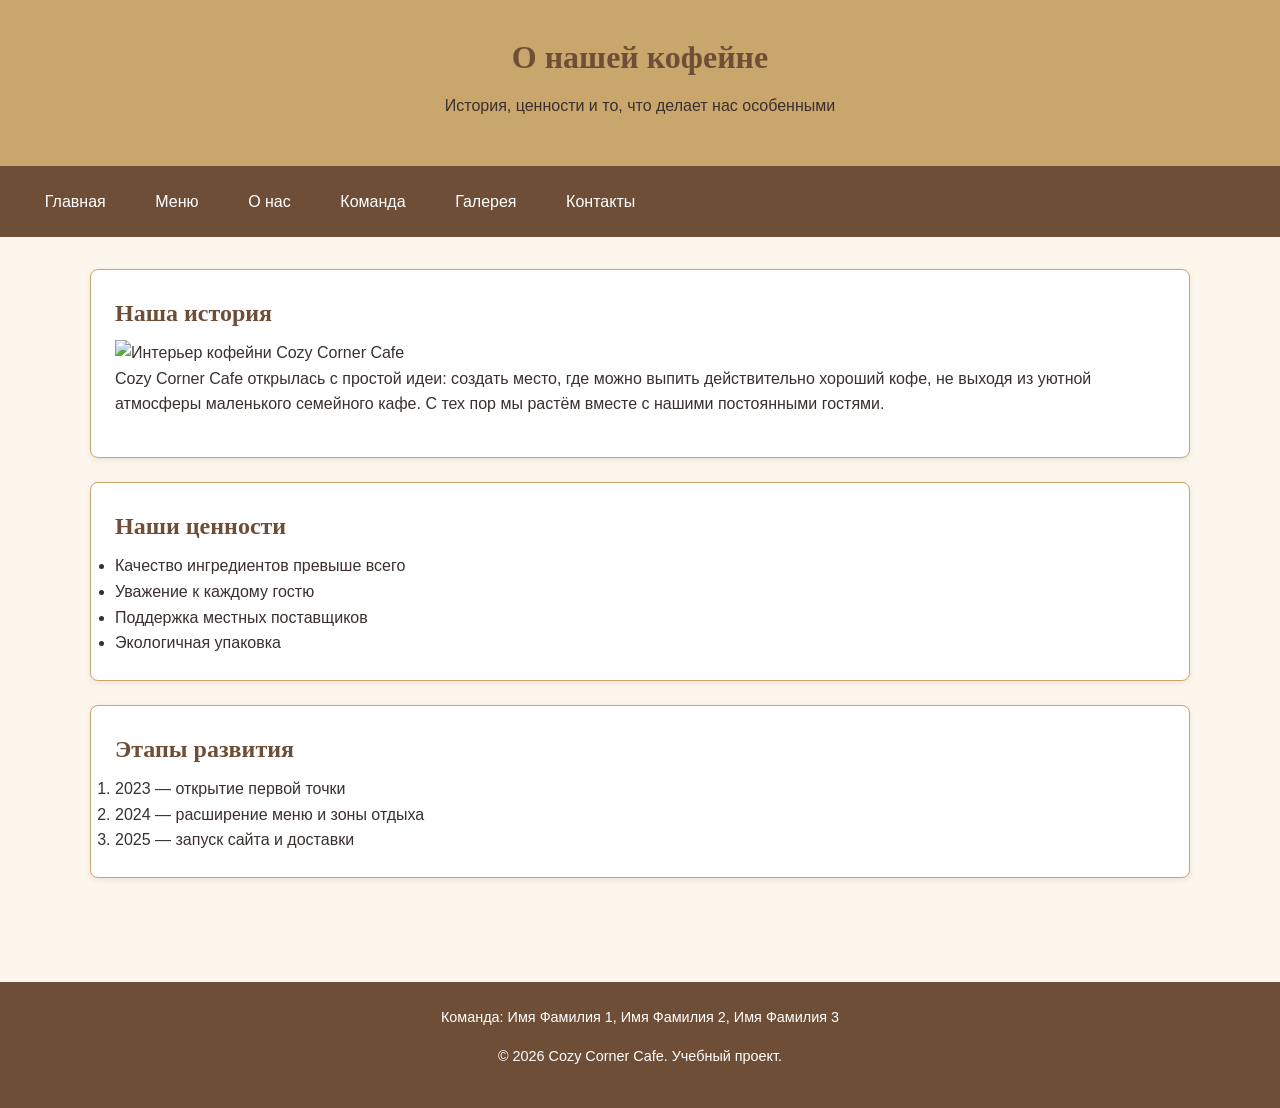
==== about.html @ a8345220 "Initial commit: базовая структура сайтаhttps://github.com/Dauletkali-Boranbai/cafe_ass1_web.git" ====
<!DOCTYPE html>
<html lang="ru">
<head>
  <!-- Assignment #1 — HTML & CSS Basics | Team: [Название команды] | Group: [Группа] -->
  <meta charset="UTF-8">
  <meta name="viewport" content="width=device-width, initial-scale=1.0">
  <title>Cozy Corner Cafe — О нас</title>
  <link rel="stylesheet" href="css/style.css">
</head>
<body>

  <header id="main-header">
    <h1>О нашей кофейне</h1>
    <p>История, ценности и то, что делает нас особенными</p>
  </header>

  <nav class="nav-menu">
    <a href="index.html">Главная</a>
    <a href="menu.html">Меню</a>
    <a href="about.html">О нас</a>
    <a href="team.html">Команда</a>
    <a href="gallery.html">Галерея</a>
    <a href="contact.html">Контакты</a>
  </nav>

  <main class="container">
    <section class="card">
      <h2>Наша история</h2>
      <img src="images/about-cafe.jpg" alt="Интерьер кофейни Cozy Corner Cafe">
      <p>
        Cozy Corner Cafe открылась с простой идеи: создать место, где можно
        выпить действительно хороший кофе, не выходя из уютной атмосферы
        маленького семейного кафе. С тех пор мы растём вместе с нашими
        постоянными гостями.
      </p>
    </section>

    <section class="card">
      <h2>Наши ценности</h2>
      <ul>
        <li>Качество ингредиентов превыше всего</li>
        <li>Уважение к каждому гостю</li>
        <li>Поддержка местных поставщиков</li>
        <li>Экологичная упаковка</li>
      </ul>
    </section>

    <section class="card">
      <h2>Этапы развития</h2>
      <ol>
        <li>2023 — открытие первой точки</li>
        <li>2024 — расширение меню и зоны отдыха</li>
        <li>2025 — запуск сайта и доставки</li>
      </ol>
    </section>
  </main>

  <footer id="main-footer">
    <p>Команда: Имя Фамилия 1, Имя Фамилия 2, Имя Фамилия 3</p>
    <p>&copy; 2026 Cozy Corner Cafe. Учебный проект.</p>
  </footer>

</body>
</html>
---- css/style.css ----
/* =========================================================
   ASSIGNMENT #1 — CAFE WEBSITE
   Общий файл стилей. Каждый участник добавляет свои классы
   в свой раздел внизу файла, чтобы не создавать конфликты в git.
   ========================================================= */

/* ---------- 1. ЦВЕТОВАЯ ПАЛИТРА (CSS-переменные) ---------- */
:root {
  --color-bg: #fdf6ec;
  --color-primary: #6f4e37;   /* кофейный коричневый */
  --color-accent: #c9a66b;    /* золотисто-бежевый */
  --color-text: #3b2f2f;
  --color-card-bg: #ffffff;
  --font-main: 'Segoe UI', Arial, sans-serif;
  --font-heading: 'Georgia', serif;
}

/* ---------- 2. ЭЛЕМЕНТНЫЕ СЕЛЕКТОРЫ (global reset & base) ---------- */
* {
  box-sizing: border-box;
  margin: 0;
  padding: 0;
}

body {
  font-family: var(--font-main);
  background-color: var(--color-bg);
  color: var(--color-text);
  line-height: 1.6;
}

h1, h2, h3 {
  font-family: var(--font-heading);
  color: var(--color-primary);
  margin-bottom: 0.6rem;
}

p {
  margin-bottom: 1rem;
}

img {
  max-width: 100%;
  height: auto;
  display: block;
}

table {
  width: 100%;
  border-collapse: collapse;
  margin: 1.5rem 0;
}

th, td {
  border: 1px solid var(--color-accent);
  padding: 0.75rem;
  text-align: left;
}

th {
  background-color: var(--color-primary);
  color: #fff;
}

/* ---------- 3. ССЫЛКИ (element selector + pseudo-class) ---------- */
a {
  text-decoration: none;
  color: var(--color-primary);
  transition: color 0.2s ease;
}

a:hover {
  color: var(--color-accent);
}

/* ---------- 4. НАВИГАЦИЯ (class selector + descendant selector) ---------- */
.nav-menu {
  background-color: var(--color-primary);
  display: flex;
  flex-wrap: wrap;
  padding: 1rem 2rem;
}

.nav-menu a {
  color: #fff;
  margin-right: 1.5rem;
  padding: 0.4rem 0.8rem;
  border-radius: 4px;
}

.nav-menu a:hover {
  background-color: var(--color-accent);
  color: var(--color-text);
}

/* ---------- 5. ШАПКА И ФУТЕР (ID selectors) ---------- */
#main-header {
  text-align: center;
  padding: 2rem 1rem;
  background-color: var(--color-accent);
}

#main-footer {
  background-color: var(--color-primary);
  color: #fff;
  text-align: center;
  padding: 1.5rem 1rem;
  margin-top: 3rem;
  font-size: 0.9rem;
}

/* ---------- 6. ОБЩИЙ КОНТЕЙНЕР И КАРТОЧКИ (box model, units) ---------- */
.container {
  width: 90%;
  max-width: 1100px;
  margin: 0 auto;
  padding: 2rem 0;
}

.card {
  background-color: var(--color-card-bg);
  border: 1px solid var(--color-accent);
  border-radius: 8px;
  padding: 1.5rem;
  margin-bottom: 1.5rem;
  box-shadow: 0 2px 6px rgba(0, 0, 0, 0.08);
}

.card h2 {
  margin-bottom: 0.5rem;
}

/* ---------- 7. КРУГЛОЕ ИЗОБРАЖЕНИЕ (border-radius: 50%) ---------- */
.profile-img {
  width: 150px;
  height: 150px;
  border-radius: 50%;
  object-fit: cover;
  border: 3px solid var(--color-accent);
  margin-bottom: 1rem;
}

/* ---------- 8. ГАЛЕРЕЯ ---------- */
.gallery-grid {
  display: flex;
  flex-wrap: wrap;
  gap: 1rem;
}

.gallery-grid img {
  width: 30%;
  min-width: 200px;
  border-radius: 6px;
}

/* ---------- 9. ФОРМА (id selector + descendant selector) ---------- */
#contact-form {
  max-width: 500px;
  margin: 0 auto;
}

#contact-form label {
  display: block;
  margin-top: 1rem;
  font-weight: bold;
}

#contact-form input,
#contact-form textarea,
#contact-form select {
  width: 100%;
  padding: 0.6rem;
  margin-top: 0.3rem;
  border: 1px solid var(--color-accent);
  border-radius: 4px;
  font-family: var(--font-main);
}

#contact-form input:focus,
#contact-form textarea:focus,
#contact-form select:focus {
  outline: none;
  border-color: var(--color-primary);
  background-color: #fffaf3;
}

#contact-form button {
  margin-top: 1.5rem;
  padding: 0.7rem 1.5rem;
  background-color: var(--color-primary);
  color: #fff;
  border: none;
  border-radius: 4px;
  cursor: pointer;
  font-size: 1rem;
}

#contact-form button:hover {
  background-color: var(--color-accent);
  color: var(--color-text);
}

/* =========================================================
   РАЗДЕЛЫ УЧАСТНИКОВ
   Каждый добавляет свои дополнительные классы ниже своей
   секции, чтобы избежать конфликтов при слиянии в git.
   ========================================================= */

/* === Участник A: index.html, menu.html === */


/* === Участник B: about.html, team.html === */


/* === Участник C: gallery.html, contact.html === */
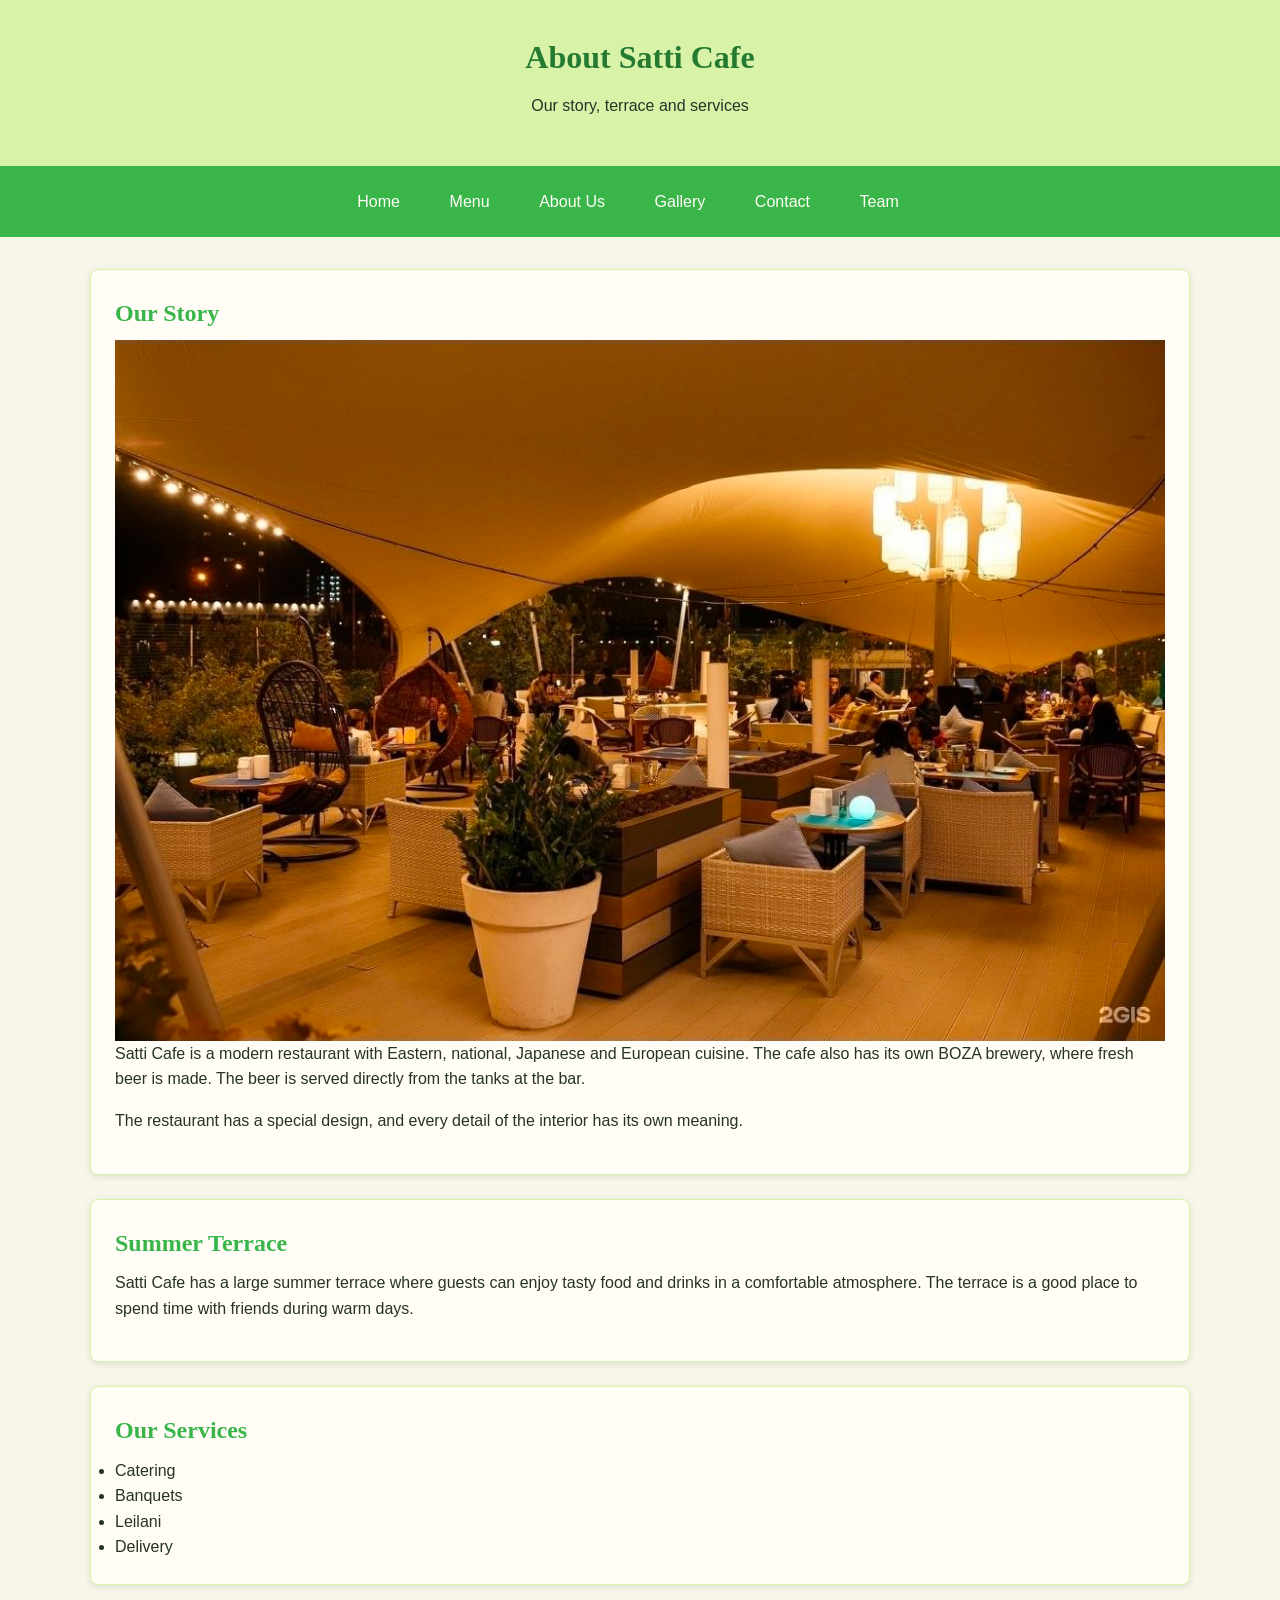
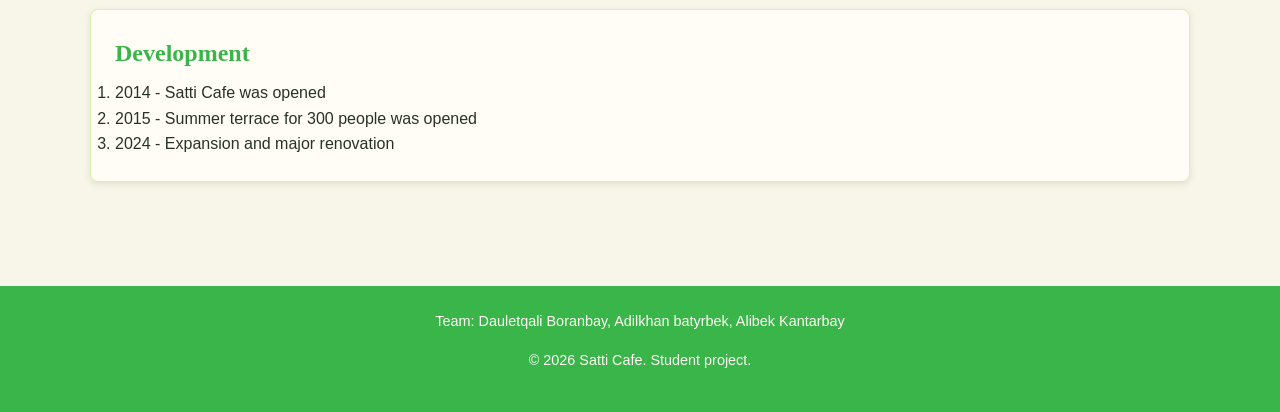
==== commit 27851ef8: "Initial commit" ====
--- a/about.html
+++ b/about.html
@@ -1,64 +1,86 @@
 <!DOCTYPE html>
-<html lang="ru">
+<html lang="en">
 <head>
-  <!-- Assignment #1 — HTML & CSS Basics | Team: [Название команды] | Group: [Группа] -->
   <meta charset="UTF-8">
   <meta name="viewport" content="width=device-width, initial-scale=1.0">
-  <title>Cozy Corner Cafe — О нас</title>
+  <title>Satti Cafe - About Us</title>
   <link rel="stylesheet" href="css/style.css">
 </head>
 <body>
 
   <header id="main-header">
-    <h1>О нашей кофейне</h1>
-    <p>История, ценности и то, что делает нас особенными</p>
+    <h1>About Satti Cafe</h1>
+    <p>Our story, terrace and services</p>
   </header>
 
   <nav class="nav-menu">
-    <a href="index.html">Главная</a>
-    <a href="menu.html">Меню</a>
-    <a href="about.html">О нас</a>
-    <a href="team.html">Команда</a>
-    <a href="gallery.html">Галерея</a>
-    <a href="contact.html">Контакты</a>
+    <a href="index.html">Home</a>
+    <a href="menu.html">Menu</a>
+    <a href="about.html">About Us</a>
+    <a href="gallery.html">Gallery</a>
+    <a href="contact.html">Contact</a>
+    <a href="team.html">Team</a>
   </nav>
 
   <main class="container">
+
     <section class="card">
-      <h2>Наша история</h2>
-      <img src="images/about-cafe.jpg" alt="Интерьер кофейни Cozy Corner Cafe">
+      <h2>Our Story</h2>
+
+      <img src="images/letnik-vnutri.jpg" alt="Satti Cafe">
+
       <p>
-        Cozy Corner Cafe открылась с простой идеи: создать место, где можно
-        выпить действительно хороший кофе, не выходя из уютной атмосферы
-        маленького семейного кафе. С тех пор мы растём вместе с нашими
-        постоянными гостями.
+        Satti Cafe is a modern restaurant with Eastern, national,
+        Japanese and European cuisine. The cafe also has its own
+        BOZA brewery, where fresh beer is made. The beer is served
+        directly from the tanks at the bar.
+      </p>
+
+      <p>
+        The restaurant has a special design, and every detail of
+        the interior has its own meaning.
       </p>
     </section>
 
     <section class="card">
-      <h2>Наши ценности</h2>
+      <h2>Summer Terrace</h2>
+
+      <p>
+        Satti Cafe has a large summer terrace where guests can enjoy
+        tasty food and drinks in a comfortable atmosphere.
+        The terrace is a good place to spend time with friends
+        during warm days.
+      </p>
+    </section>
+
+    <section class="card">
+      <h2>Our Services</h2>
+
       <ul>
-        <li>Качество ингредиентов превыше всего</li>
-        <li>Уважение к каждому гостю</li>
-        <li>Поддержка местных поставщиков</li>
-        <li>Экологичная упаковка</li>
+        <li>Catering</li>
+        <li>Banquets</li>
+        <li>Leilani</li>
+        <li>Delivery</li>
       </ul>
     </section>
 
     <section class="card">
-      <h2>Этапы развития</h2>
+      <h2>Development</h2>
+
       <ol>
-        <li>2023 — открытие первой точки</li>
-        <li>2024 — расширение меню и зоны отдыха</li>
-        <li>2025 — запуск сайта и доставки</li>
+        <li>2014 - Satti Cafe was opened</li>
+        <li>2015 - Summer terrace for 300 people was opened</li>
+        <li>2024 - Expansion and major renovation</li>
       </ol>
     </section>
+
   </main>
 
   <footer id="main-footer">
-    <p>Команда: Имя Фамилия 1, Имя Фамилия 2, Имя Фамилия 3</p>
-    <p>&copy; 2026 Cozy Corner Cafe. Учебный проект.</p>
+    <p>Team: Dauletqali Boranbay, Adilkhan batyrbek, Alibek Kantarbay</p>
+    <p>&copy; 2026 Satti Cafe. Student project.</p>
   </footer>
 
 </body>
 </html>
+
--- a/css/style.css
+++ b/css/style.css
@@ -1,215 +1,191 @@
-/* =========================================================
-   ASSIGNMENT #1 — CAFE WEBSITE
-   Общий файл стилей. Каждый участник добавляет свои классы
-   в свой раздел внизу файла, чтобы не создавать конфликты в git.
-   ========================================================= */
-
-/* ---------- 1. ЦВЕТОВАЯ ПАЛИТРА (CSS-переменные) ---------- */
 :root {
-  --color-bg: #fdf6ec;
-  --color-primary: #6f4e37;   /* кофейный коричневый */
-  --color-accent: #c9a66b;    /* золотисто-бежевый */
-  --color-text: #3b2f2f;
-  --color-card-bg: #ffffff;
-  --font-main: 'Segoe UI', Arial, sans-serif;
-  --font-heading: 'Georgia', serif;
+--color-bg: #f8f5e9;
+--color-primary: #39b54a;
+--color-accent: #d8f3a8;
+--color-text: #263326;
+--color-card-bg: #fffdf5;
+--font-main: Arial, sans-serif;
+--font-heading: Georgia, serif;
 }
 
-/* ---------- 2. ЭЛЕМЕНТНЫЕ СЕЛЕКТОРЫ (global reset & base) ---------- */
 * {
   box-sizing: border-box;
   margin: 0;
   padding: 0;
-}
+  }
 
 body {
-  font-family: var(--font-main);
-  background-color: var(--color-bg);
-  color: var(--color-text);
-  line-height: 1.6;
+font-family: var(--font-main);
+background-color: var(--color-bg);
+color: var(--color-text);
+line-height: 1.6;
 }
 
 h1, h2, h3 {
-  font-family: var(--font-heading);
-  color: var(--color-primary);
-  margin-bottom: 0.6rem;
+font-family: var(--font-heading);
+color: var(--color-primary);
+margin-bottom: 0.6rem;
 }
 
 p {
-  margin-bottom: 1rem;
+margin-bottom: 1rem;
 }
 
 img {
-  max-width: 100%;
-  height: auto;
-  display: block;
+max-width: 100%;
+height: auto;
+display: block;
 }
 
 table {
-  width: 100%;
-  border-collapse: collapse;
-  margin: 1.5rem 0;
+width: 100%;
+border-collapse: collapse;
+margin: 1.5rem 0;
 }
 
 th, td {
-  border: 1px solid var(--color-accent);
-  padding: 0.75rem;
-  text-align: left;
+border: 1px solid var(--color-primary);
+padding: 0.75rem;
+text-align: left;
 }
 
 th {
-  background-color: var(--color-primary);
-  color: #fff;
+background-color: var(--color-primary);
+color: #fffdf5;
 }
 
-/* ---------- 3. ССЫЛКИ (element selector + pseudo-class) ---------- */
 a {
-  text-decoration: none;
-  color: var(--color-primary);
-  transition: color 0.2s ease;
+text-decoration: none;
+color: var(--color-primary);
+transition: color 0.2s ease;
 }
 
 a:hover {
-  color: var(--color-accent);
+color: #228b32;
 }
 
-/* ---------- 4. НАВИГАЦИЯ (class selector + descendant selector) ---------- */
 .nav-menu {
   background-color: var(--color-primary);
   display: flex;
   flex-wrap: wrap;
+  justify-content: center;
   padding: 1rem 2rem;
 }
 
 .nav-menu a {
-  color: #fff;
-  margin-right: 1.5rem;
-  padding: 0.4rem 0.8rem;
-  border-radius: 4px;
+color: #fffdf5;
+margin-right: 1.5rem;
+padding: 0.4rem 0.8rem;
+border-radius: 4px;
 }
 
 .nav-menu a:hover {
-  background-color: var(--color-accent);
-  color: var(--color-text);
+background-color: var(--color-accent);
+color: var(--color-text);
 }
 
-/* ---------- 5. ШАПКА И ФУТЕР (ID selectors) ---------- */
 #main-header {
-  text-align: center;
-  padding: 2rem 1rem;
-  background-color: var(--color-accent);
+text-align: center;
+padding: 2rem 1rem;
+background-color: var(--color-accent);
+}
+
+#main-header h1 {
+color: #247a31;
 }
 
 #main-footer {
-  background-color: var(--color-primary);
-  color: #fff;
-  text-align: center;
-  padding: 1.5rem 1rem;
-  margin-top: 3rem;
-  font-size: 0.9rem;
+background-color: var(--color-primary);
+color: #fffdf5;
+text-align: center;
+padding: 1.5rem 1rem;
+margin-top: 3rem;
+font-size: 0.9rem;
 }
 
-/* ---------- 6. ОБЩИЙ КОНТЕЙНЕР И КАРТОЧКИ (box model, units) ---------- */
 .container {
-  width: 90%;
-  max-width: 1100px;
-  margin: 0 auto;
-  padding: 2rem 0;
+width: 90%;
+max-width: 1100px;
+margin: 0 auto;
+padding: 2rem 0;
 }
 
 .card {
-  background-color: var(--color-card-bg);
-  border: 1px solid var(--color-accent);
-  border-radius: 8px;
-  padding: 1.5rem;
-  margin-bottom: 1.5rem;
-  box-shadow: 0 2px 6px rgba(0, 0, 0, 0.08);
+background-color: var(--color-card-bg);
+border: 1px solid var(--color-accent);
+border-radius: 8px;
+padding: 1.5rem;
+margin-bottom: 1.5rem;
+box-shadow: 0 2px 6px rgba(40, 80, 30, 0.12);
 }
 
 .card h2 {
-  margin-bottom: 0.5rem;
+margin-bottom: 0.5rem;
 }
 
-/* ---------- 7. КРУГЛОЕ ИЗОБРАЖЕНИЕ (border-radius: 50%) ---------- */
 .profile-img {
-  width: 150px;
-  height: 150px;
-  border-radius: 50%;
-  object-fit: cover;
-  border: 3px solid var(--color-accent);
-  margin-bottom: 1rem;
+width: 150px;
+height: 150px;
+border-radius: 50%;
+object-fit: cover;
+border: 3px solid var(--color-primary);
+margin-bottom: 1rem;
 }
 
-/* ---------- 8. ГАЛЕРЕЯ ---------- */
 .gallery-grid {
-  display: flex;
-  flex-wrap: wrap;
-  gap: 1rem;
+display: flex;
+flex-wrap: wrap;
+gap: 1rem;
 }
 
 .gallery-grid img {
-  width: 30%;
-  min-width: 200px;
-  border-radius: 6px;
+width: 30%;
+min-width: 200px;
+border-radius: 6px;
 }
 
-/* ---------- 9. ФОРМА (id selector + descendant selector) ---------- */
 #contact-form {
-  max-width: 500px;
-  margin: 0 auto;
+max-width: 500px;
+margin: 0 auto;
 }
 
 #contact-form label {
-  display: block;
-  margin-top: 1rem;
-  font-weight: bold;
+display: block;
+margin-top: 1rem;
+font-weight: bold;
 }
 
 #contact-form input,
 #contact-form textarea,
 #contact-form select {
-  width: 100%;
-  padding: 0.6rem;
-  margin-top: 0.3rem;
-  border: 1px solid var(--color-accent);
-  border-radius: 4px;
-  font-family: var(--font-main);
+width: 100%;
+padding: 0.6rem;
+margin-top: 0.3rem;
+border: 1px solid var(--color-primary);
+border-radius: 4px;
+font-family: var(--font-main);
+background-color: #fffdf5;
 }
 
 #contact-form input:focus,
 #contact-form textarea:focus,
 #contact-form select:focus {
-  outline: none;
-  border-color: var(--color-primary);
-  background-color: #fffaf3;
+outline: none;
+border-color: #228b32;
+background-color: #f5ffe9;
 }
 
 #contact-form button {
-  margin-top: 1.5rem;
-  padding: 0.7rem 1.5rem;
-  background-color: var(--color-primary);
-  color: #fff;
-  border: none;
-  border-radius: 4px;
-  cursor: pointer;
-  font-size: 1rem;
+margin-top: 1.5rem;
+padding: 0.7rem 1.5rem;
+background-color: var(--color-primary);
+color: #fffdf5;
+border: none;
+border-radius: 4px;
+cursor: pointer;
+font-size: 1rem;
 }
 
 #contact-form button:hover {
-  background-color: var(--color-accent);
-  color: var(--color-text);
+background-color: #228b32;
 }
-
-/* =========================================================
-   РАЗДЕЛЫ УЧАСТНИКОВ
-   Каждый добавляет свои дополнительные классы ниже своей
-   секции, чтобы избежать конфликтов при слиянии в git.
-   ========================================================= */
-
-/* === Участник A: index.html, menu.html === */
-
-
-/* === Участник B: about.html, team.html === */
-
-
-/* === Участник C: gallery.html, contact.html === */
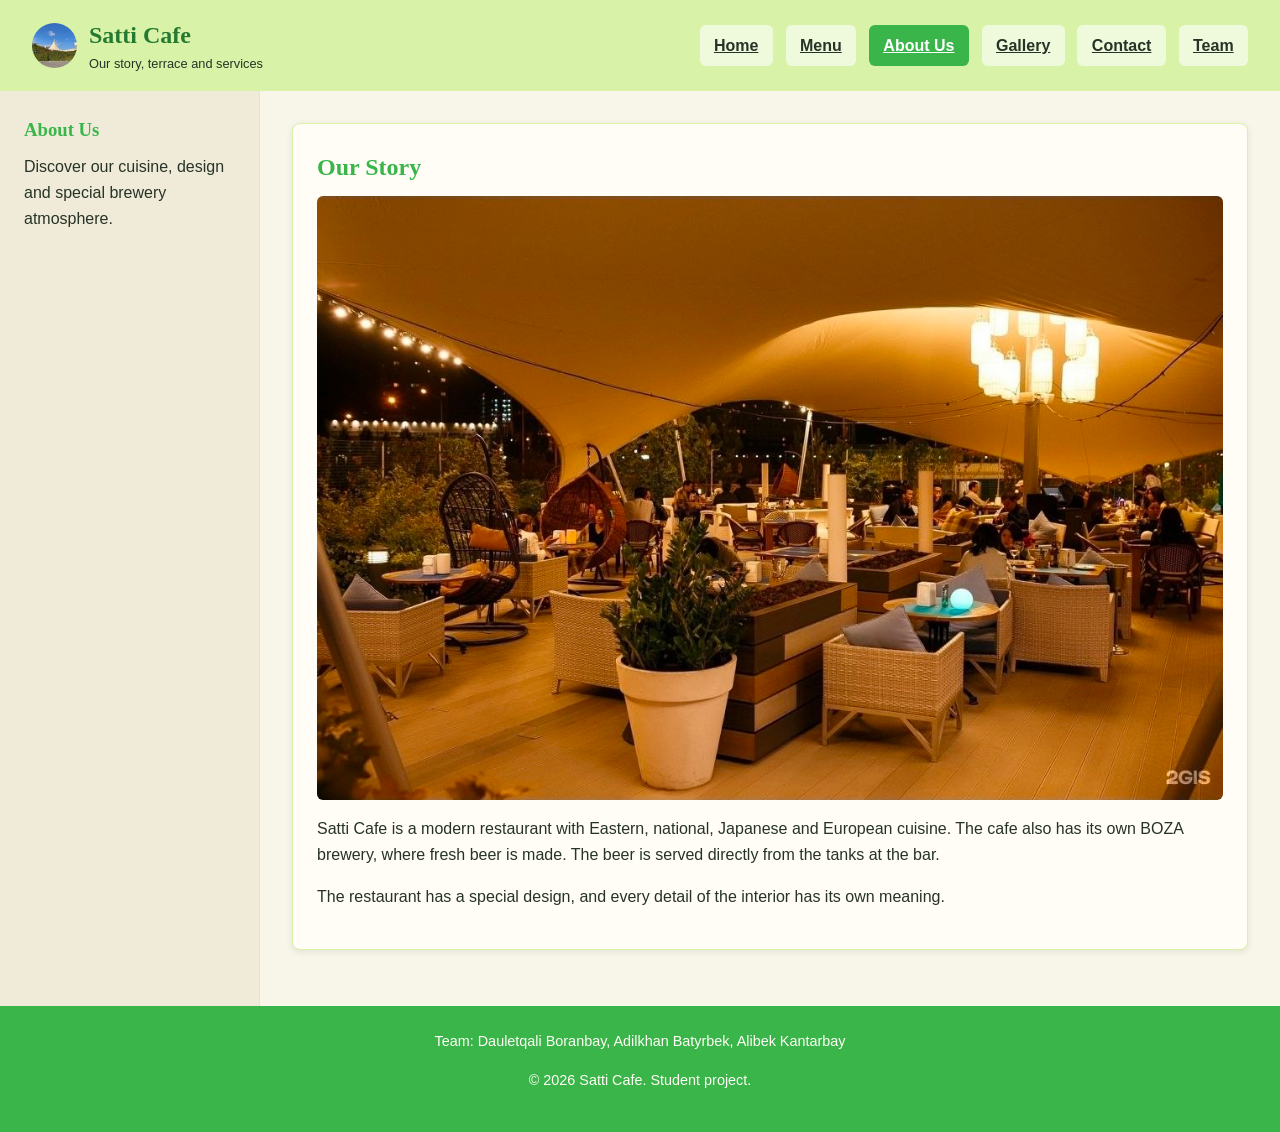
==== commit 480adf9c: "Complete Assignment 2: Add Flexbox nav, card layout, Grid page template and gallery" ====
--- a/about.html
+++ b/about.html
@@ -6,81 +6,53 @@
   <title>Satti Cafe - About Us</title>
   <link rel="stylesheet" href="css/style.css">
 </head>
-<body>
+<body class="page-grid">
 
   <header id="main-header">
-    <h1>About Satti Cafe</h1>
-    <p>Our story, terrace and services</p>
+    <div class="logo-container">
+      <img src="images/Letnik.jpg" alt="Satti Cafe Logo" class="logo-img">
+      <div class="logo-text">
+        <h1>Satti Cafe</h1>
+        <p>Our story, terrace and services</p>
+      </div>
+    </div>
+    
+    <nav class="nav-menu">
+      <a href="index.html">Home</a>
+      <a href="menu.html">Menu</a>
+      <a href="about.html" class="active">About Us</a>
+      <a href="gallery.html">Gallery</a>
+      <a href="contact.html">Contact</a>
+      <a href="team.html">Team</a>
+    </nav>
   </header>
 
-  <nav class="nav-menu">
-    <a href="index.html">Home</a>
-    <a href="menu.html">Menu</a>
-    <a href="about.html">About Us</a>
-    <a href="gallery.html">Gallery</a>
-    <a href="contact.html">Contact</a>
-    <a href="team.html">Team</a>
-  </nav>
+  <aside class="sidebar">
+    <h3>About Us</h3>
+    <p>Discover our cuisine, design and special brewery atmosphere.</p>
+  </aside>
 
   <main class="container">
-
     <section class="card">
       <h2>Our Story</h2>
-
-      <img src="images/letnik-vnutri.jpg" alt="Satti Cafe">
-
+      <img src="images/letnik-vnutri.jpg" alt="Satti Cafe Interior">
       <p>
         Satti Cafe is a modern restaurant with Eastern, national,
         Japanese and European cuisine. The cafe also has its own
         BOZA brewery, where fresh beer is made. The beer is served
         directly from the tanks at the bar.
       </p>
-
       <p>
         The restaurant has a special design, and every detail of
         the interior has its own meaning.
       </p>
     </section>
-
-    <section class="card">
-      <h2>Summer Terrace</h2>
-
-      <p>
-        Satti Cafe has a large summer terrace where guests can enjoy
-        tasty food and drinks in a comfortable atmosphere.
-        The terrace is a good place to spend time with friends
-        during warm days.
-      </p>
-    </section>
-
-    <section class="card">
-      <h2>Our Services</h2>
-
-      <ul>
-        <li>Catering</li>
-        <li>Banquets</li>
-        <li>Leilani</li>
-        <li>Delivery</li>
-      </ul>
-    </section>
-
-    <section class="card">
-      <h2>Development</h2>
-
-      <ol>
-        <li>2014 - Satti Cafe was opened</li>
-        <li>2015 - Summer terrace for 300 people was opened</li>
-        <li>2024 - Expansion and major renovation</li>
-      </ol>
-    </section>
-
   </main>
 
   <footer id="main-footer">
-    <p>Team: Dauletqali Boranbay, Adilkhan batyrbek, Alibek Kantarbay</p>
+    <p>Team: Dauletqali Boranbay, Adilkhan Batyrbek, Alibek Kantarbay</p>
     <p>&copy; 2026 Satti Cafe. Student project.</p>
   </footer>
 
 </body>
 </html>
-
--- a/css/style.css
+++ b/css/style.css
@@ -1,191 +1,335 @@
 :root {
---color-bg: #f8f5e9;
---color-primary: #39b54a;
---color-accent: #d8f3a8;
---color-text: #263326;
---color-card-bg: #fffdf5;
---font-main: Arial, sans-serif;
---font-heading: Georgia, serif;
+  --color-bg: #f8f5e9;
+  --color-primary: #39b54a;
+  --color-accent: #d8f3a8;
+  --color-text: #263326;
+  --color-card-bg: #fffdf5;
+  --font-main: Arial, sans-serif;
+  --font-heading: Georgia, serif;
 }
 
 * {
   box-sizing: border-box;
   margin: 0;
   padding: 0;
+}
+
+body {
+  font-family: var(--font-main);
+  background-color: var(--color-bg);
+  color: var(--color-text);
+  line-height: 1.6;
+}
+
+h1, h2, h3 {
+  font-family: var(--font-heading);
+  color: var(--color-primary);
+  margin-bottom: 0.6rem;
+}
+
+p {
+  margin-bottom: 1rem;
+}
+
+img {
+  max-width: 100%;
+  height: auto;
+  display: block;
+}
+
+.page-grid {
+  display: grid;
+  grid-template-columns: 260px 1fr;
+  grid-template-rows: auto 1fr auto;
+  grid-template-areas:
+    "header header"
+    "sidebar main"
+    "footer footer";
+  min-height: 100vh;
+}
+
+#main-header {
+  grid-area: header;
+  background-color: var(--color-accent);
+  padding: 1rem 2rem;
+  display: flex;
+  align-items: center;
+  justify-content: space-between;
+  flex-wrap: wrap;
+  gap: 1rem;
+}
+
+.logo-container {
+  display: flex;
+  align-items: center;
+  gap: 12px;
+}
+
+.logo-img {
+  width: 45px;
+  height: 45px;
+  border-radius: 50%;
+  object-fit: cover;
+}
+
+.logo-text h1 {
+  font-size: 1.5rem;
+  margin: 0;
+  color: #247a31;
+}
+
+.logo-text p {
+  font-size: 0.8rem;
+  margin: 0;
+  color: var(--color-text);
+}
+
+.nav-menu {
+  display: flex;
+  align-items: center;
+  gap: 0.8rem;
+  flex-wrap: wrap;
+}
+
+.nav-menu a {
+  color: var(--color-text);
+  font-weight: bold;
+  padding: 0.5rem 0.9rem;
+  border-radius: 6px;
+  background-color: rgba(255, 255, 255, 0.6);
+  transition: all 0.3s ease;
+}
+
+.nav-menu a:hover,
+.nav-menu a.active {
+  background-color: var(--color-primary);
+  color: #ffffff;
+}
+
+.sidebar {
+  grid-area: sidebar;
+  background-color: #f0ebd8;
+  padding: 1.5rem;
+  border-right: 1px solid var(--color-accent);
+}
+
+.container {
+  grid-area: main;
+  padding: 2rem;
+  width: 100%;
+  max-width: 1200px;
+}
+
+#main-footer {
+  grid-area: footer;
+  background-color: var(--color-primary);
+  color: #fffdf5;
+  text-align: center;
+  padding: 1.5rem 1rem;
+  font-size: 0.9rem;
+}
+
+.card-row {
+  display: flex;
+  flex-direction: row;
+  gap: 1.5rem;
+  margin-bottom: 2rem;
+  align-items: stretch;
+}
+
+.card {
+  flex: 1;
+  display: flex;
+  flex-direction: column;
+  background-color: var(--color-card-bg);
+  border: 1px solid var(--color-accent);
+  border-radius: 8px;
+  padding: 1.5rem;
+  margin-bottom: 1.5rem;
+  box-shadow: 0 2px 6px rgba(40, 80, 30, 0.1);
+  transition: transform 0.3s ease, box-shadow 0.3s ease;
+}
+
+.card-row .card {
+  margin-bottom: 0;
+}
+
+.card:hover {
+  transform: translateY(-6px);
+  box-shadow: 0 10px 20px rgba(40, 80, 30, 0.2);
+}
+
+.card img {
+  border-radius: 6px;
+  margin-bottom: 1rem;
+  object-fit: cover;
+  width: 100%;
+}
+
+.card-row .card img {
+  height: 180px;
+}
+
+.card-content {
+  flex-grow: 1;
+}
+
+.btn, 
+#contact-form button {
+  display: inline-block;
+  width: 100%;
+  margin-top: auto;
+  padding: 0.75rem 1.2rem;
+  background-color: var(--color-primary);
+  color: #fffdf5;
+  text-align: center;
+  border: none;
+  border-radius: 6px;
+  cursor: pointer;
+  font-weight: bold;
+  font-size: 1rem;
+  transition: background-color 0.3s ease, transform 0.2s ease;
+  text-decoration: none;
+}
+
+.btn:hover, 
+#contact-form button:hover {
+  background-color: #228b32;
+  color: #ffffff;
+}
+
+.gallery-grid {
+  display: grid;
+  grid-template-columns: repeat(3, 1fr);
+  gap: 1.2rem;
+}
+
+.gallery-item {
+  position: relative;
+  overflow: hidden;
+  border-radius: 8px;
+  box-shadow: 0 2px 8px rgba(0,0,0,0.1);
+  background-color: var(--color-card-bg);
+  aspect-ratio: 4 / 3;
+}
+
+.gallery-item img {
+  width: 100%;
+  height: 100%;
+  object-fit: cover;
+  object-position: center;
+  transition: transform 0.4s ease;
+}
+
+.gallery-caption {
+  position: absolute;
+  top: 0;
+  left: 0;
+  width: 100%;
+  height: 100%;
+  background: rgba(36, 122, 49, 0.85);
+  color: #ffffff;
+  display: flex;
+  align-items: center;
+  justify-content: center;
+  text-align: center;
+  padding: 1rem;
+  opacity: 0;
+  transition: opacity 0.3s ease;
+  font-weight: bold;
+  font-size: 1.1rem;
+}
+
+.gallery-item:hover img {
+  transform: scale(1.1);
+}
+
+.gallery-item:hover .gallery-caption {
+  opacity: 1;
+}
+
+table {
+  width: 100%;
+  border-collapse: collapse;
+  margin: 1.5rem 0;
+}
+
+th, td {
+  border: 1px solid var(--color-primary);
+  padding: 0.75rem;
+  text-align: left;
+}
+
+th {
+  background-color: var(--color-primary);
+  color: #fffdf5;
+}
+
+.profile-img {
+  width: 140px !important;
+  height: 140px !important;
+  border-radius: 50%;
+  object-fit: cover;
+  border: 3px solid var(--color-primary);
+  margin-bottom: 1rem;
+}
+
+#contact-form {
+  max-width: 100%;
+  display: flex;
+  flex-direction: column;
+}
+
+#contact-form label {
+  display: block;
+  margin-top: 1rem;
+  font-weight: bold;
+}
+
+#contact-form input,
+#contact-form textarea {
+  width: 100%;
+  padding: 0.75rem;
+  margin-top: 0.3rem;
+  border: 1px solid var(--color-primary);
+  border-radius: 6px;
+  font-family: var(--font-main);
+  background-color: #fffdf5;
+}
+
+#contact-form input:focus,
+#contact-form textarea:focus {
+  outline: none;
+  border-color: #228b32;
+  background-color: #f5ffe9;
+}
+
+#contact-form button {
+  margin-top: 1.5rem;
+}
+
+@media (max-width: 850px) {
+  .page-grid {
+    grid-template-columns: 1fr;
+    grid-template-areas:
+      "header"
+      "main"
+      "sidebar"
+      "footer";
   }
-
-body {
-font-family: var(--font-main);
-background-color: var(--color-bg);
-color: var(--color-text);
-line-height: 1.6;
-}
-
-h1, h2, h3 {
-font-family: var(--font-heading);
-color: var(--color-primary);
-margin-bottom: 0.6rem;
-}
-
-p {
-margin-bottom: 1rem;
-}
-
-img {
-max-width: 100%;
-height: auto;
-display: block;
-}
-
-table {
-width: 100%;
-border-collapse: collapse;
-margin: 1.5rem 0;
-}
-
-th, td {
-border: 1px solid var(--color-primary);
-padding: 0.75rem;
-text-align: left;
-}
-
-th {
-background-color: var(--color-primary);
-color: #fffdf5;
-}
-
-a {
-text-decoration: none;
-color: var(--color-primary);
-transition: color 0.2s ease;
-}
-
-a:hover {
-color: #228b32;
-}
-
-.nav-menu {
-  background-color: var(--color-primary);
-  display: flex;
-  flex-wrap: wrap;
-  justify-content: center;
-  padding: 1rem 2rem;
-}
-
-.nav-menu a {
-color: #fffdf5;
-margin-right: 1.5rem;
-padding: 0.4rem 0.8rem;
-border-radius: 4px;
-}
-
-.nav-menu a:hover {
-background-color: var(--color-accent);
-color: var(--color-text);
-}
-
-#main-header {
-text-align: center;
-padding: 2rem 1rem;
-background-color: var(--color-accent);
-}
-
-#main-header h1 {
-color: #247a31;
-}
-
-#main-footer {
-background-color: var(--color-primary);
-color: #fffdf5;
-text-align: center;
-padding: 1.5rem 1rem;
-margin-top: 3rem;
-font-size: 0.9rem;
-}
-
-.container {
-width: 90%;
-max-width: 1100px;
-margin: 0 auto;
-padding: 2rem 0;
-}
-
-.card {
-background-color: var(--color-card-bg);
-border: 1px solid var(--color-accent);
-border-radius: 8px;
-padding: 1.5rem;
-margin-bottom: 1.5rem;
-box-shadow: 0 2px 6px rgba(40, 80, 30, 0.12);
-}
-
-.card h2 {
-margin-bottom: 0.5rem;
-}
-
-.profile-img {
-width: 150px;
-height: 150px;
-border-radius: 50%;
-object-fit: cover;
-border: 3px solid var(--color-primary);
-margin-bottom: 1rem;
-}
-
-.gallery-grid {
-display: flex;
-flex-wrap: wrap;
-gap: 1rem;
-}
-
-.gallery-grid img {
-width: 30%;
-min-width: 200px;
-border-radius: 6px;
-}
-
-#contact-form {
-max-width: 500px;
-margin: 0 auto;
-}
-
-#contact-form label {
-display: block;
-margin-top: 1rem;
-font-weight: bold;
-}
-
-#contact-form input,
-#contact-form textarea,
-#contact-form select {
-width: 100%;
-padding: 0.6rem;
-margin-top: 0.3rem;
-border: 1px solid var(--color-primary);
-border-radius: 4px;
-font-family: var(--font-main);
-background-color: #fffdf5;
-}
-
-#contact-form input:focus,
-#contact-form textarea:focus,
-#contact-form select:focus {
-outline: none;
-border-color: #228b32;
-background-color: #f5ffe9;
-}
-
-#contact-form button {
-margin-top: 1.5rem;
-padding: 0.7rem 1.5rem;
-background-color: var(--color-primary);
-color: #fffdf5;
-border: none;
-border-radius: 4px;
-cursor: pointer;
-font-size: 1rem;
-}
-
-#contact-form button:hover {
-background-color: #228b32;
-}
+}
+
+@media (max-width: 768px) {
+  .card-row {
+    flex-direction: column;
+  }
+  .gallery-grid {
+    grid-template-columns: repeat(2, 1fr);
+  }
+}
+
+@media (max-width: 480px) {
+  .gallery-grid {
+    grid-template-columns: 1fr;
+  }
+}
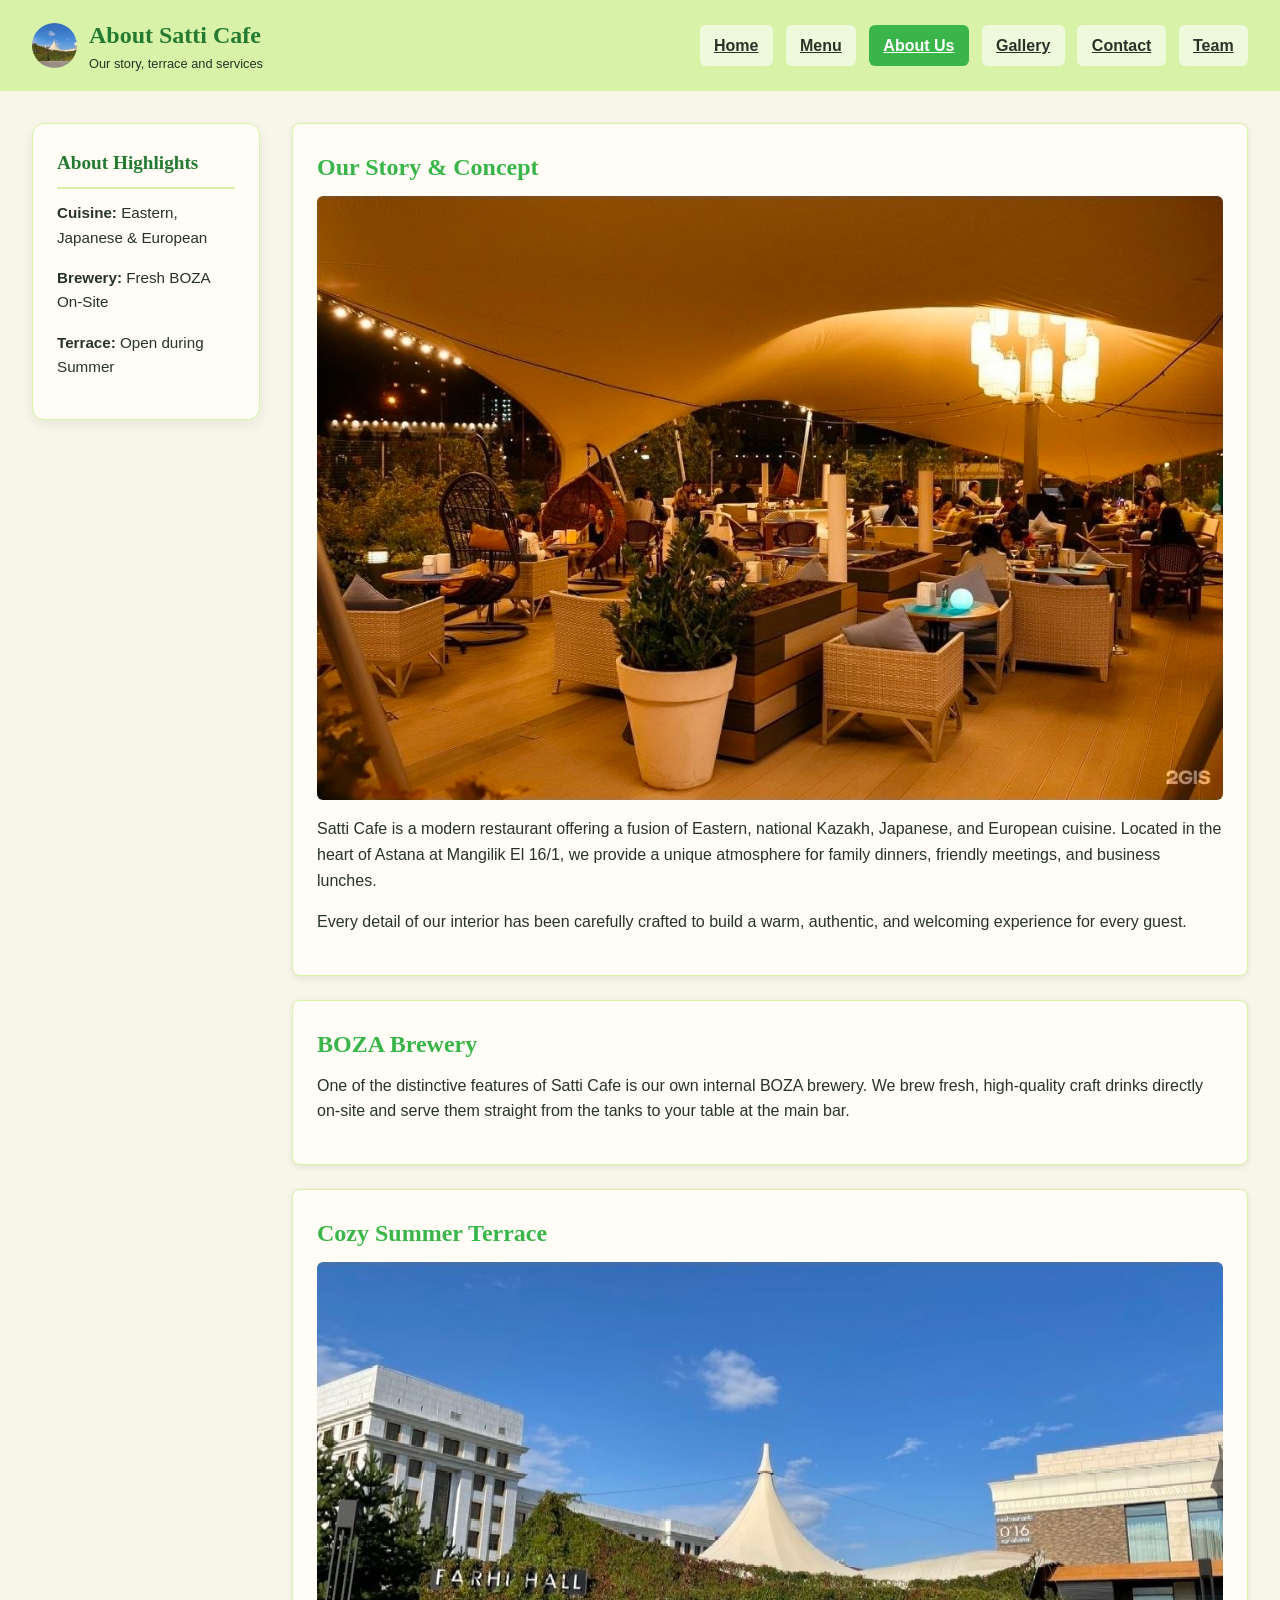
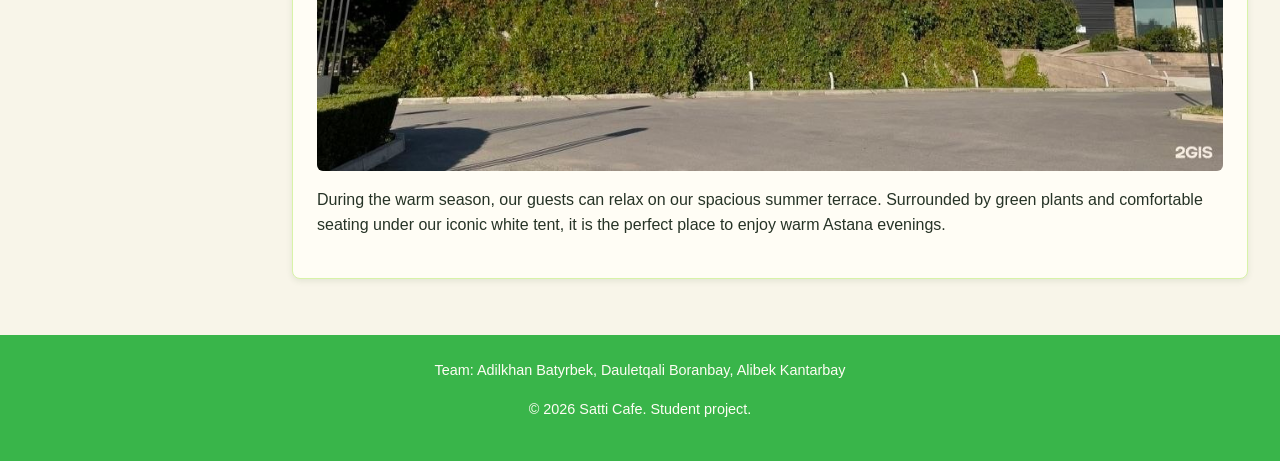
==== commit e764ac19: "Update page designs, sidebar styles and fix deploy settings" ====
--- a/about.html
+++ b/about.html
@@ -12,7 +12,7 @@
     <div class="logo-container">
       <img src="images/Letnik.jpg" alt="Satti Cafe Logo" class="logo-img">
       <div class="logo-text">
-        <h1>Satti Cafe</h1>
+        <h1>About Satti Cafe</h1>
         <p>Our story, terrace and services</p>
       </div>
     </div>
@@ -28,29 +28,51 @@
   </header>
 
   <aside class="sidebar">
-    <h3>About Us</h3>
-    <p>Discover our cuisine, design and special brewery atmosphere.</p>
+    <h3>About Highlights</h3>
+    <p><strong>Cuisine:</strong> Eastern, Japanese & European</p>
+    <p><strong>Brewery:</strong> Fresh BOZA On-Site</p>
+    <p><strong>Terrace:</strong> Open during Summer</p>
   </aside>
 
   <main class="container">
+
     <section class="card">
-      <h2>Our Story</h2>
+      <h2>Our Story & Concept</h2>
       <img src="images/letnik-vnutri.jpg" alt="Satti Cafe Interior">
       <p>
-        Satti Cafe is a modern restaurant with Eastern, national,
-        Japanese and European cuisine. The cafe also has its own
-        BOZA brewery, where fresh beer is made. The beer is served
-        directly from the tanks at the bar.
+        Satti Cafe is a modern restaurant offering a fusion of Eastern, national Kazakh,
+        Japanese, and European cuisine. Located in the heart of Astana at Mangilik El 16/1,
+        we provide a unique atmosphere for family dinners, friendly meetings, and business lunches.
       </p>
       <p>
-        The restaurant has a special design, and every detail of
-        the interior has its own meaning.
+        Every detail of our interior has been carefully crafted to build a warm, authentic,
+        and welcoming experience for every guest.
       </p>
     </section>
+
+    <section class="card">
+      <h2>BOZA Brewery</h2>
+      <p>
+        One of the distinctive features of Satti Cafe is our own internal BOZA brewery.
+        We brew fresh, high-quality craft drinks directly on-site and serve them straight from
+        the tanks to your table at the main bar.
+      </p>
+    </section>
+
+    <section class="card">
+      <h2>Cozy Summer Terrace</h2>
+      <img src="images/Letnik.jpg" alt="Summer Terrace">
+      <p>
+        During the warm season, our guests can relax on our spacious summer terrace.
+        Surrounded by green plants and comfortable seating under our iconic white tent,
+        it is the perfect place to enjoy warm Astana evenings.
+      </p>
+    </section>
+
   </main>
 
   <footer id="main-footer">
-    <p>Team: Dauletqali Boranbay, Adilkhan Batyrbek, Alibek Kantarbay</p>
+    <p>Team: Adilkhan Batyrbek, Dauletqali Boranbay, Alibek Kantarbay</p>
     <p>&copy; 2026 Satti Cafe. Student project.</p>
   </footer>
 
--- a/css/style.css
+++ b/css/style.css
@@ -108,9 +108,43 @@
 
 .sidebar {
   grid-area: sidebar;
-  background-color: #f0ebd8;
+  background-color: var(--color-card-bg);
   padding: 1.5rem;
-  border-right: 1px solid var(--color-accent);
+  margin: 2rem 0 2rem 2rem; /* Отступ сверху совпадает с отступом основного контейнера */
+  border-radius: 12px;
+  border: 1px solid var(--color-accent);
+  box-shadow: 0 4px 12px rgba(40, 80, 30, 0.08);
+  align-self: start; /* Выравнивает блок строго по ВЕРХНЕМУ краю сетки */
+}
+
+.sidebar h3 {
+  font-family: var(--font-heading);
+  color: #247a31;
+  font-size: 1.2rem;
+  margin-bottom: 0.8rem;
+  padding-bottom: 0.5rem;
+  border-bottom: 2px solid var(--color-accent);
+}
+
+.sidebar p, 
+.sidebar ul {
+  font-size: 0.95rem;
+  color: var(--color-text);
+  line-height: 1.6;
+}
+
+.sidebar ul {
+  list-style-type: none;
+  padding: 0;
+}
+
+.sidebar ul li {
+  padding: 0.4rem 0;
+  border-bottom: 1px dashed rgba(57, 181, 74, 0.2);
+}
+
+.sidebar ul li:last-child {
+  border-bottom: none;
 }
 
 .container {
